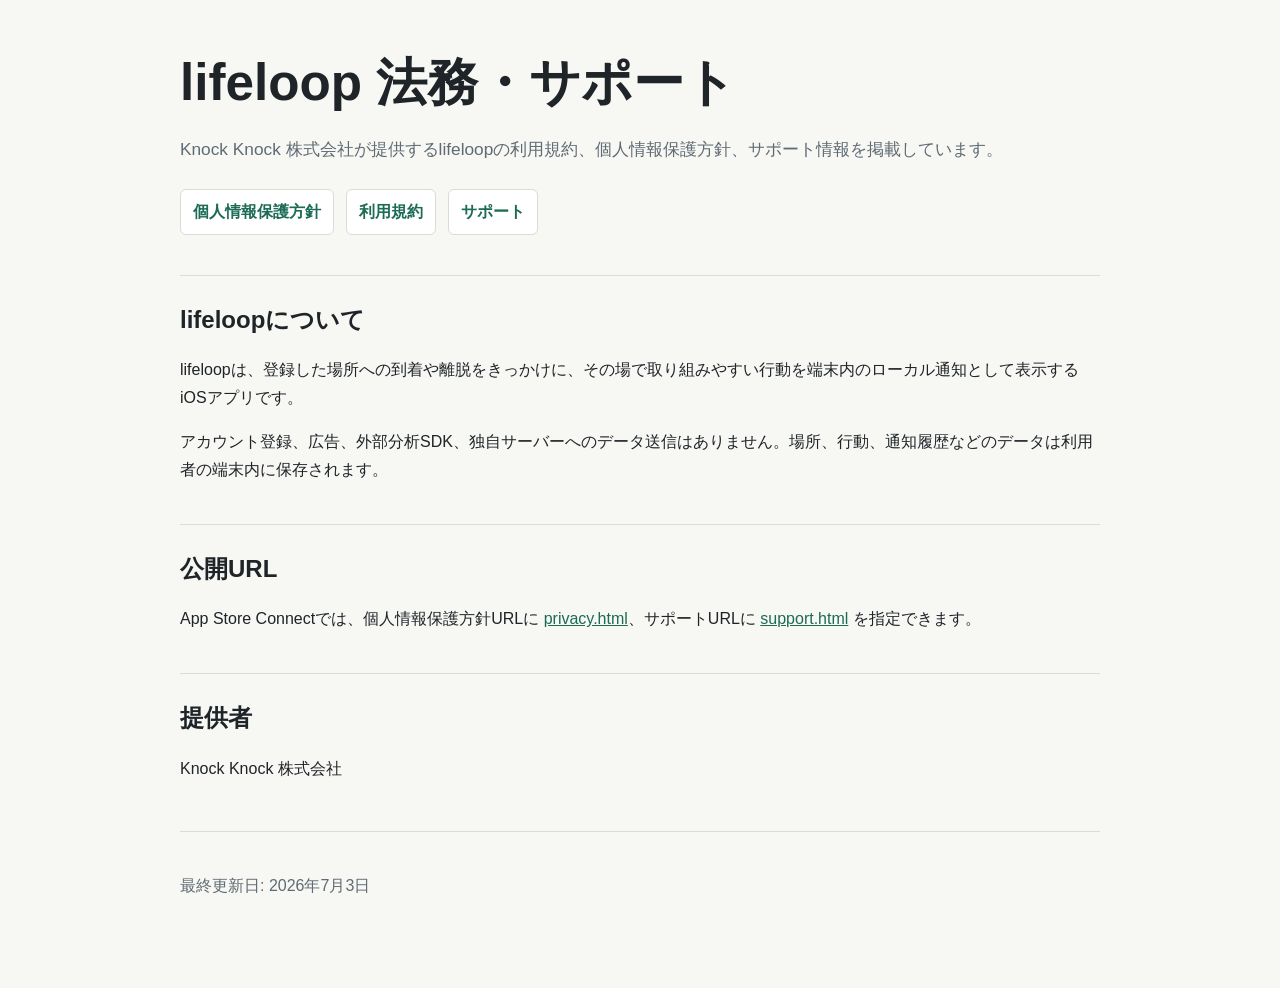
==== docs/index.html @ 985486a0 "Add App Store documentation" ====
<!doctype html>
<html lang="ja">
<head>
  <meta charset="utf-8">
  <meta name="viewport" content="width=device-width, initial-scale=1">
  <title>lifeloop 法務・サポート | Knock Knock 株式会社</title>
  <link rel="stylesheet" href="styles.css">
</head>
<body>
  <main>
    <h1>lifeloop 法務・サポート</h1>
    <p class="lead">Knock Knock 株式会社が提供するlifeloopの利用規約、個人情報保護方針、サポート情報を掲載しています。</p>

    <nav aria-label="公開文書">
      <a href="privacy.html">個人情報保護方針</a>
      <a href="terms.html">利用規約</a>
      <a href="support.html">サポート</a>
    </nav>

    <section>
      <h2>lifeloopについて</h2>
      <p>lifeloopは、登録した場所への到着や離脱をきっかけに、その場で取り組みやすい行動を端末内のローカル通知として表示するiOSアプリです。</p>
      <p>アカウント登録、広告、外部分析SDK、独自サーバーへのデータ送信はありません。場所、行動、通知履歴などのデータは利用者の端末内に保存されます。</p>
    </section>

    <section>
      <h2>公開URL</h2>
      <p>App Store Connectでは、個人情報保護方針URLに <a href="privacy.html">privacy.html</a>、サポートURLに <a href="support.html">support.html</a> を指定できます。</p>
    </section>

    <section>
      <h2>提供者</h2>
      <p>Knock Knock 株式会社</p>
    </section>

    <footer>
      <p>最終更新日: 2026年7月3日</p>
    </footer>
  </main>
</body>
</html>
---- docs/styles.css ----
:root {
  color-scheme: light dark;
  --background: #f7f7f4;
  --surface: #ffffff;
  --text: #1f2428;
  --muted: #5f6b73;
  --line: #d8ddd8;
  --accent: #1c6b55;
}

* {
  box-sizing: border-box;
}

body {
  margin: 0;
  background: var(--background);
  color: var(--text);
  font-family: -apple-system, BlinkMacSystemFont, "Hiragino Sans", "Yu Gothic", sans-serif;
  line-height: 1.75;
}

main {
  width: min(920px, calc(100% - 32px));
  margin: 0 auto;
  padding: 48px 0 72px;
}

nav {
  display: flex;
  flex-wrap: wrap;
  gap: 12px;
  margin: 24px 0 36px;
}

nav a,
.button-link {
  border: 1px solid var(--line);
  border-radius: 6px;
  padding: 8px 12px;
  background: var(--surface);
  color: var(--accent);
  text-decoration: none;
  font-weight: 600;
}

h1,
h2,
h3 {
  line-height: 1.35;
}

h1 {
  margin: 0 0 8px;
  font-size: clamp(2rem, 4vw, 3.2rem);
}

h2 {
  margin-top: 40px;
  border-top: 1px solid var(--line);
  padding-top: 28px;
}

p,
li {
  font-size: 1rem;
}

.lead {
  color: var(--muted);
  font-size: 1.08rem;
}

.notice {
  border-left: 4px solid var(--accent);
  background: var(--surface);
  padding: 14px 16px;
  margin: 28px 0;
}

.meta {
  color: var(--muted);
  margin: 0 0 20px;
}

footer {
  margin-top: 48px;
  border-top: 1px solid var(--line);
  padding-top: 24px;
  color: var(--muted);
  font-size: 0.92rem;
}

a {
  color: var(--accent);
}

@media (prefers-color-scheme: dark) {
  :root {
    --background: #151817;
    --surface: #202624;
    --text: #eef2ef;
    --muted: #a9b5ad;
    --line: #39423e;
    --accent: #7fd0b1;
  }
}
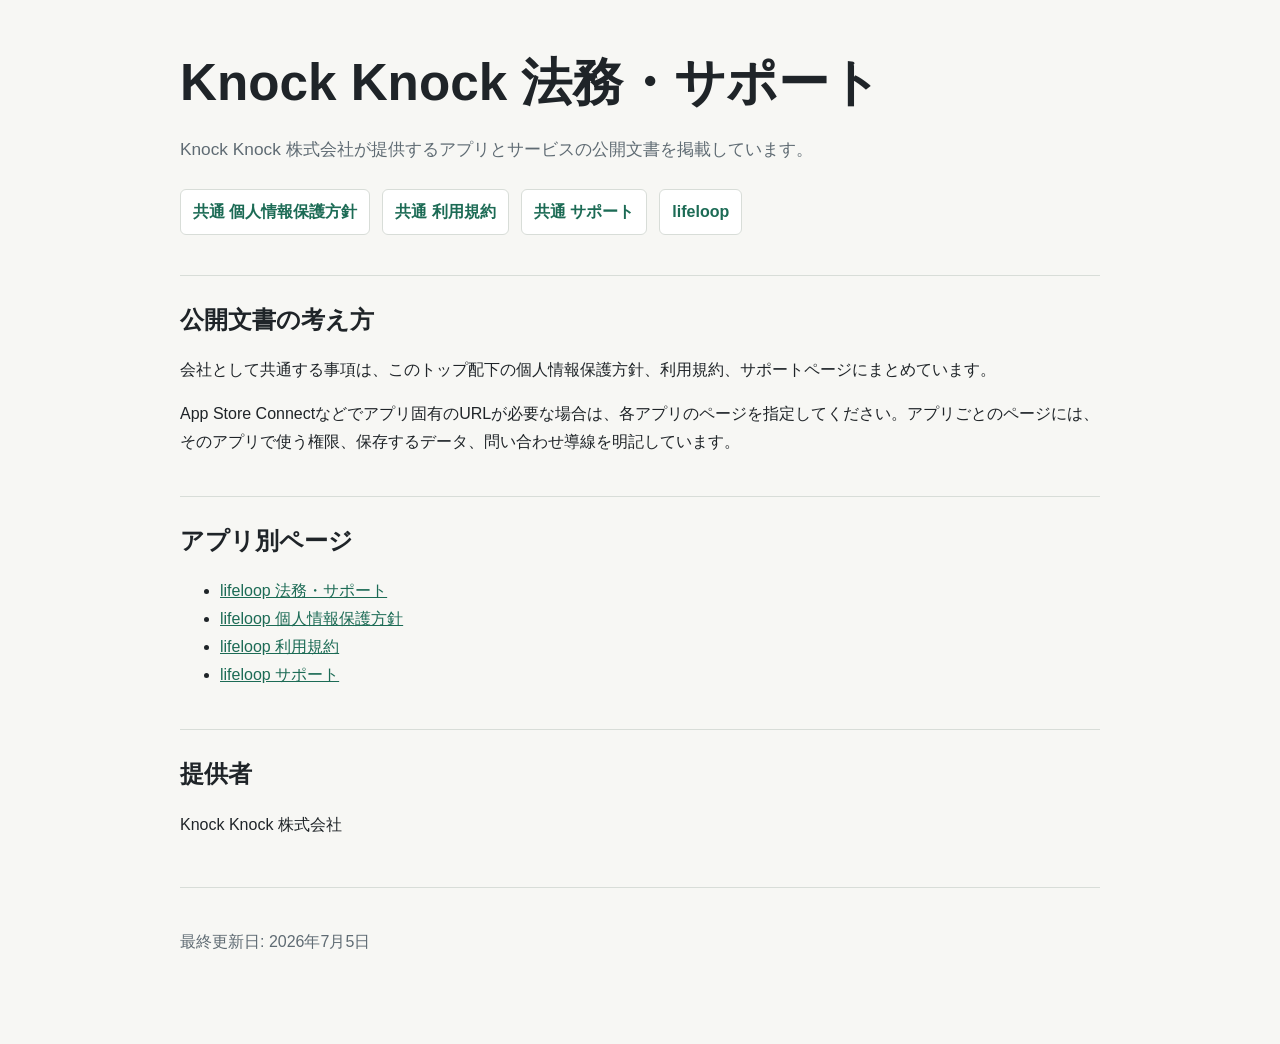
==== commit 72b38f8c: "Update public documentation URLs" ====
--- a/docs/index.html
+++ b/docs/index.html
@@ -3,29 +3,35 @@
 <head>
   <meta charset="utf-8">
   <meta name="viewport" content="width=device-width, initial-scale=1">
-  <title>lifeloop 法務・サポート | Knock Knock 株式会社</title>
+  <title>Knock Knock 法務・サポート</title>
   <link rel="stylesheet" href="styles.css">
 </head>
 <body>
   <main>
-    <h1>lifeloop 法務・サポート</h1>
-    <p class="lead">Knock Knock 株式会社が提供するlifeloopの利用規約、個人情報保護方針、サポート情報を掲載しています。</p>
+    <h1>Knock Knock 法務・サポート</h1>
+    <p class="lead">Knock Knock 株式会社が提供するアプリとサービスの公開文書を掲載しています。</p>
 
     <nav aria-label="公開文書">
-      <a href="privacy.html">個人情報保護方針</a>
-      <a href="terms.html">利用規約</a>
-      <a href="support.html">サポート</a>
+      <a href="privacy.html">共通 個人情報保護方針</a>
+      <a href="terms.html">共通 利用規約</a>
+      <a href="support.html">共通 サポート</a>
+      <a href="lifeloop/">lifeloop</a>
     </nav>
 
     <section>
-      <h2>lifeloopについて</h2>
-      <p>lifeloopは、登録した場所への到着や離脱をきっかけに、その場で取り組みやすい行動を端末内のローカル通知として表示するiOSアプリです。</p>
-      <p>アカウント登録、広告、外部分析SDK、独自サーバーへのデータ送信はありません。場所、行動、通知履歴などのデータは利用者の端末内に保存されます。</p>
+      <h2>公開文書の考え方</h2>
+      <p>会社として共通する事項は、このトップ配下の個人情報保護方針、利用規約、サポートページにまとめています。</p>
+      <p>App Store Connectなどでアプリ固有のURLが必要な場合は、各アプリのページを指定してください。アプリごとのページには、そのアプリで使う権限、保存するデータ、問い合わせ導線を明記しています。</p>
     </section>
 
     <section>
-      <h2>公開URL</h2>
-      <p>App Store Connectでは、個人情報保護方針URLに <a href="privacy.html">privacy.html</a>、サポートURLに <a href="support.html">support.html</a> を指定できます。</p>
+      <h2>アプリ別ページ</h2>
+      <ul>
+        <li><a href="lifeloop/">lifeloop 法務・サポート</a></li>
+        <li><a href="lifeloop/privacy.html">lifeloop 個人情報保護方針</a></li>
+        <li><a href="lifeloop/terms.html">lifeloop 利用規約</a></li>
+        <li><a href="lifeloop/support.html">lifeloop サポート</a></li>
+      </ul>
     </section>
 
     <section>
@@ -34,7 +40,7 @@
     </section>
 
     <footer>
-      <p>最終更新日: 2026年7月3日</p>
+      <p>最終更新日: 2026年7月5日</p>
     </footer>
   </main>
 </body>
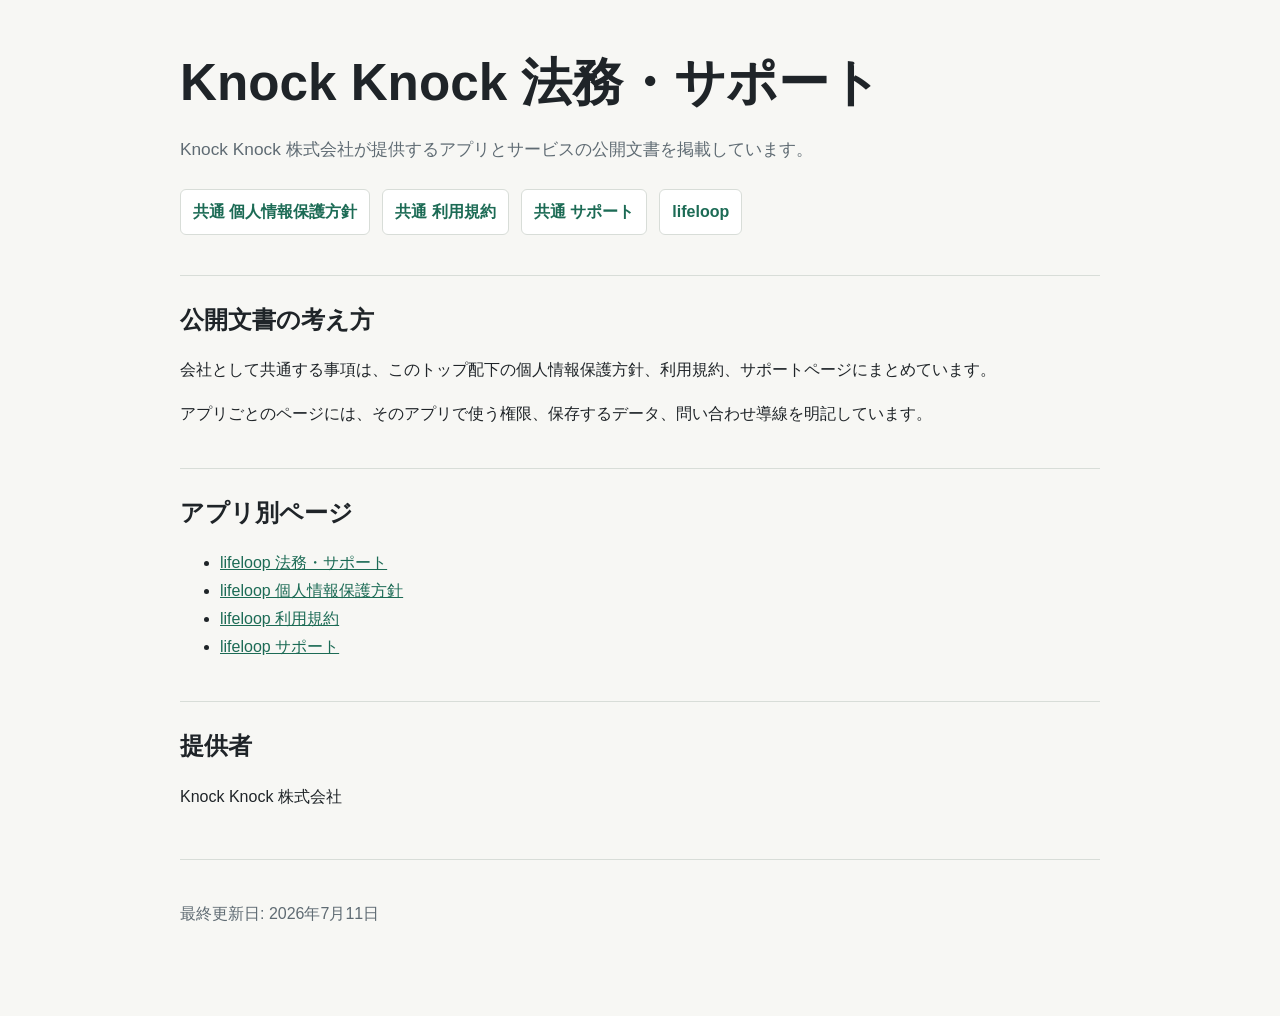
==== commit 5cfa22e0: "Publish lifeloop docs and preview video" ====
--- a/docs/index.html
+++ b/docs/index.html
@@ -21,7 +21,7 @@
     <section>
       <h2>公開文書の考え方</h2>
       <p>会社として共通する事項は、このトップ配下の個人情報保護方針、利用規約、サポートページにまとめています。</p>
-      <p>App Store Connectなどでアプリ固有のURLが必要な場合は、各アプリのページを指定してください。アプリごとのページには、そのアプリで使う権限、保存するデータ、問い合わせ導線を明記しています。</p>
+      <p>アプリごとのページには、そのアプリで使う権限、保存するデータ、問い合わせ導線を明記しています。</p>
     </section>
 
     <section>
@@ -40,7 +40,7 @@
     </section>
 
     <footer>
-      <p>最終更新日: 2026年7月5日</p>
+      <p>最終更新日: 2026年7月11日</p>
     </footer>
   </main>
 </body>
--- a/docs/styles.css
+++ b/docs/styles.css
@@ -6,6 +6,9 @@
   --muted: #5f6b73;
   --line: #d8ddd8;
   --accent: #1c6b55;
+  --accent-strong: #124d3e;
+  --accent-soft: #e9f3ef;
+  --secondary: #315f87;
 }
 
 * {
@@ -95,6 +98,203 @@
   color: var(--accent);
 }
 
+.product-page {
+  width: min(1180px, calc(100% - 32px));
+}
+
+.product-page h2 {
+  margin: 0;
+  border-top: 0;
+  padding-top: 0;
+  font-size: clamp(1.55rem, 3vw, 2.35rem);
+}
+
+.product-hero {
+  display: grid;
+  grid-template-columns: 128px minmax(0, 1fr);
+  gap: 24px;
+  align-items: start;
+  padding: 18px 0 36px;
+}
+
+.app-icon {
+  width: 128px;
+  height: 128px;
+  border-radius: 28px;
+  box-shadow: 0 14px 32px rgb(28 107 85 / 18%);
+}
+
+.product-heading {
+  min-width: 0;
+}
+
+.eyebrow {
+  margin: 0 0 6px;
+  color: var(--secondary);
+  font-size: 0.78rem;
+  font-weight: 700;
+  text-transform: uppercase;
+}
+
+.subtitle {
+  margin: 0 0 14px;
+  color: var(--muted);
+  font-size: clamp(1.1rem, 2.3vw, 1.35rem);
+  font-weight: 700;
+}
+
+.hero-actions {
+  display: flex;
+  flex-wrap: wrap;
+  gap: 10px;
+  margin-top: 20px;
+}
+
+.primary-link {
+  background: var(--accent);
+  border-color: var(--accent);
+  color: #ffffff;
+}
+
+.app-store-section {
+  border-top: 1px solid var(--line);
+  padding: 34px 0 8px;
+}
+
+.section-heading {
+  max-width: 760px;
+  margin-bottom: 18px;
+}
+
+.section-heading p {
+  margin: 8px 0 0;
+  color: var(--muted);
+}
+
+.screenshot-strip {
+  display: grid;
+  grid-auto-flow: column;
+  grid-auto-columns: minmax(220px, 280px);
+  gap: 18px;
+  overflow-x: auto;
+  padding: 4px 2px 18px;
+  scroll-snap-type: x proximity;
+}
+
+.screenshot-strip figure {
+  margin: 0;
+  scroll-snap-align: start;
+}
+
+.screenshot-strip img,
+.preview-video {
+  display: block;
+  width: 100%;
+  height: auto;
+  border: 1px solid var(--line);
+  border-radius: 8px;
+  background: var(--surface);
+  box-shadow: 0 10px 24px rgb(31 36 40 / 10%);
+}
+
+.screenshot-strip figcaption {
+  min-height: 3.2em;
+  margin-top: 10px;
+  color: var(--muted);
+  font-size: 0.92rem;
+  line-height: 1.55;
+}
+
+.media-section {
+  display: grid;
+  grid-template-columns: minmax(0, 1fr) minmax(220px, 320px);
+  gap: 28px;
+  align-items: start;
+}
+
+.preview-video {
+  max-width: 320px;
+  justify-self: end;
+}
+
+.description-copy {
+  max-width: 800px;
+}
+
+.feature-list {
+  display: grid;
+  grid-template-columns: repeat(2, minmax(0, 1fr));
+  gap: 10px 14px;
+  margin: 20px 0 26px;
+  padding: 0;
+  list-style: none;
+}
+
+.feature-list li {
+  min-width: 0;
+  border: 1px solid var(--line);
+  border-radius: 8px;
+  background: var(--surface);
+  padding: 10px 12px;
+  overflow-wrap: anywhere;
+}
+
+.app-details {
+  display: grid;
+  grid-template-columns: repeat(2, minmax(0, 1fr));
+  gap: 12px;
+  margin: 20px 0 0;
+}
+
+.app-details div {
+  border-top: 1px solid var(--line);
+  padding-top: 12px;
+}
+
+.app-details dt {
+  color: var(--muted);
+  font-size: 0.88rem;
+  font-weight: 700;
+}
+
+.app-details dd {
+  margin: 4px 0 0;
+}
+
+.footer-nav {
+  border-top: 1px solid var(--line);
+  padding-top: 24px;
+}
+
+@media (max-width: 720px) {
+  .product-hero {
+    grid-template-columns: 82px minmax(0, 1fr);
+    gap: 14px;
+    padding-top: 8px;
+  }
+
+  .app-icon {
+    width: 82px;
+    height: 82px;
+    border-radius: 18px;
+  }
+
+  .screenshot-strip {
+    grid-auto-columns: minmax(198px, 72vw);
+  }
+
+  .media-section,
+  .feature-list,
+  .app-details {
+    grid-template-columns: 1fr;
+  }
+
+  .preview-video {
+    max-width: min(320px, 100%);
+    justify-self: start;
+  }
+}
+
 @media (prefers-color-scheme: dark) {
   :root {
     --background: #151817;
@@ -103,5 +303,12 @@
     --muted: #a9b5ad;
     --line: #39423e;
     --accent: #7fd0b1;
-  }
-}
+    --accent-strong: #9ce0ca;
+    --accent-soft: #1e312b;
+    --secondary: #9dc5ef;
+  }
+
+  .primary-link {
+    color: #10201b;
+  }
+}
